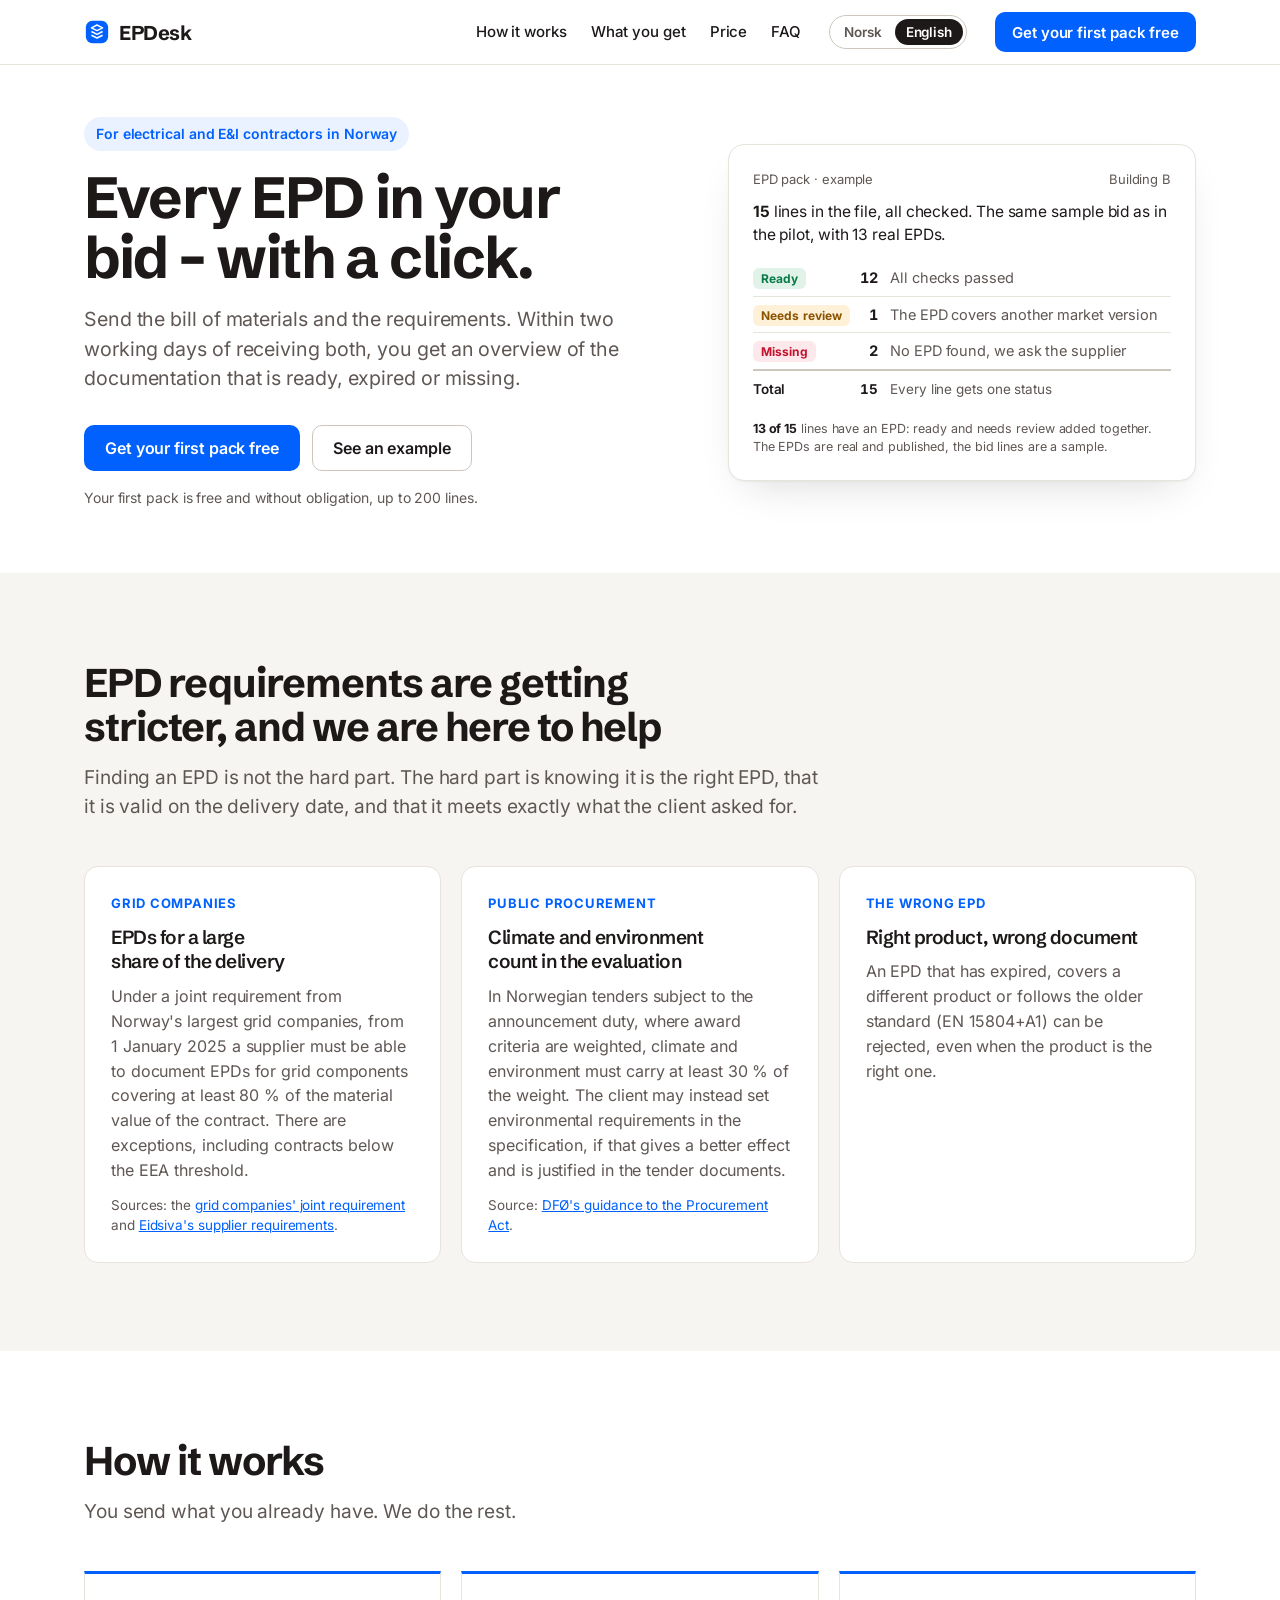
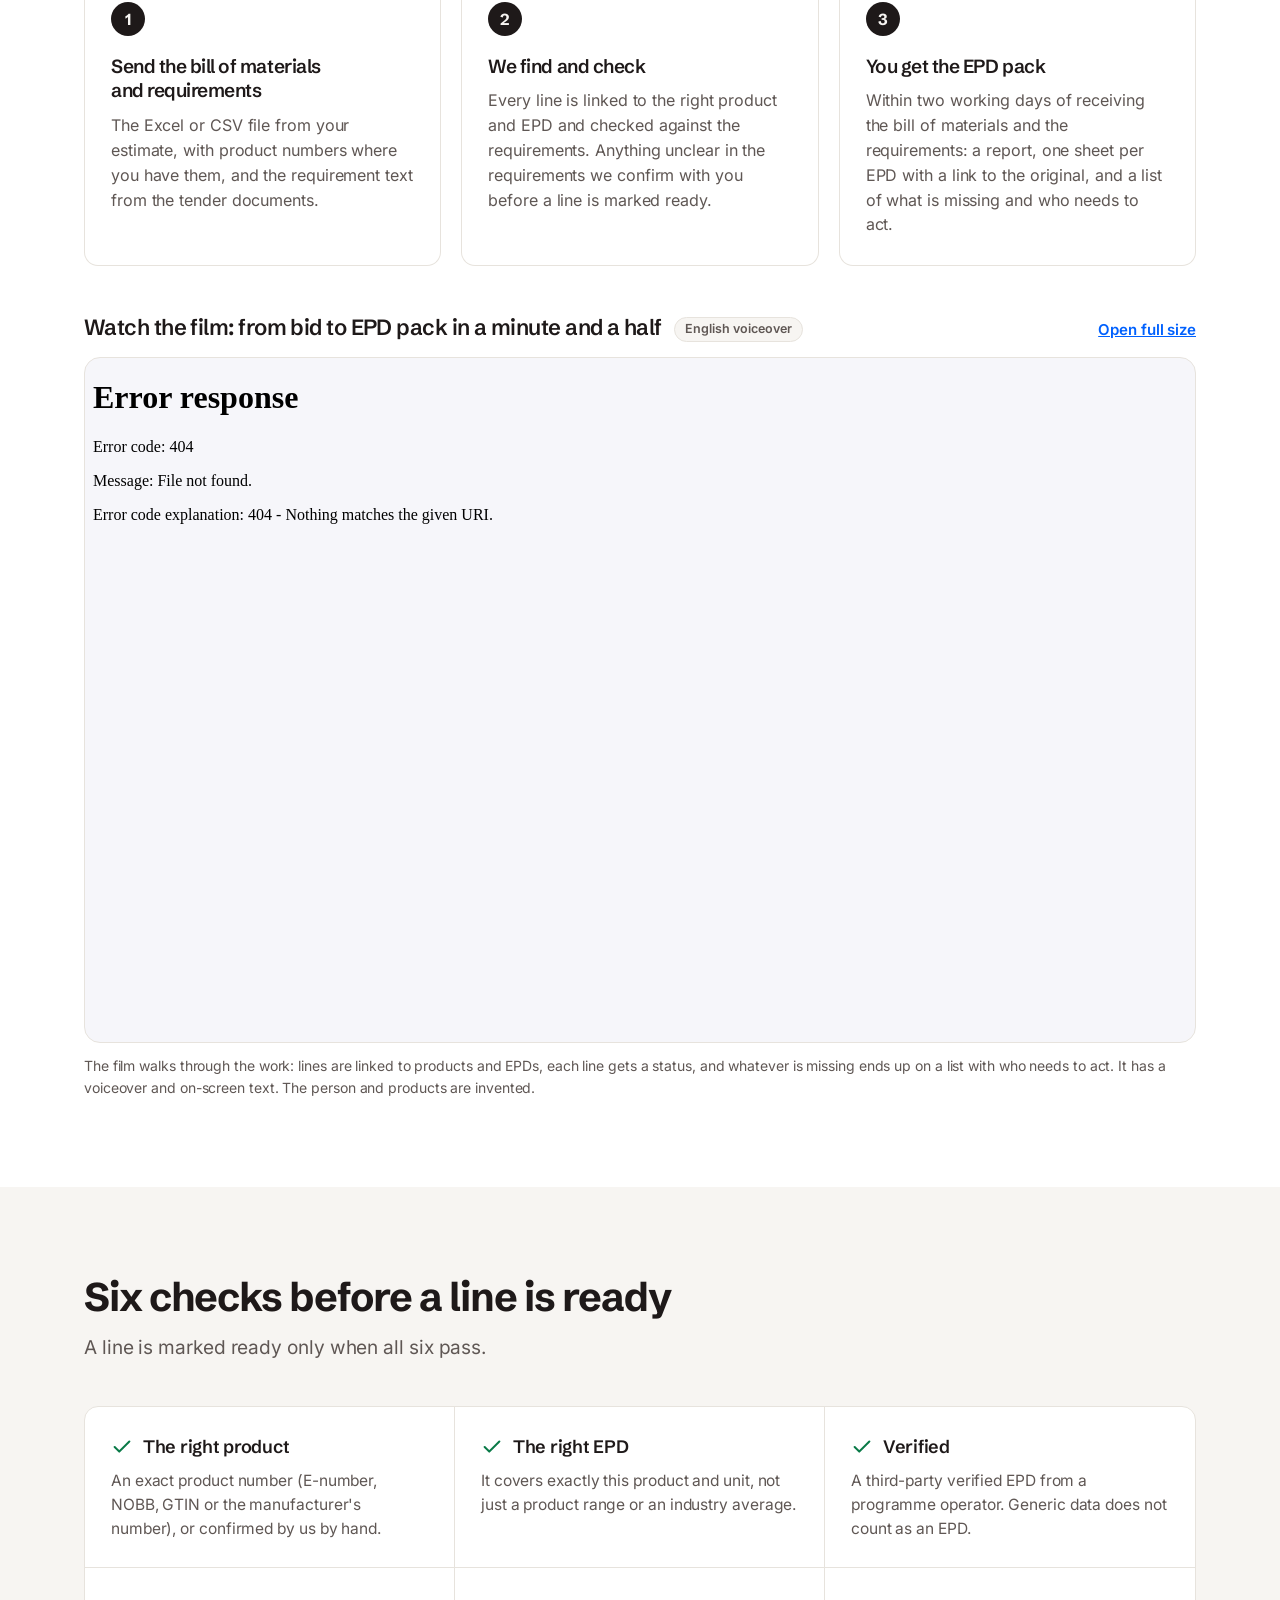
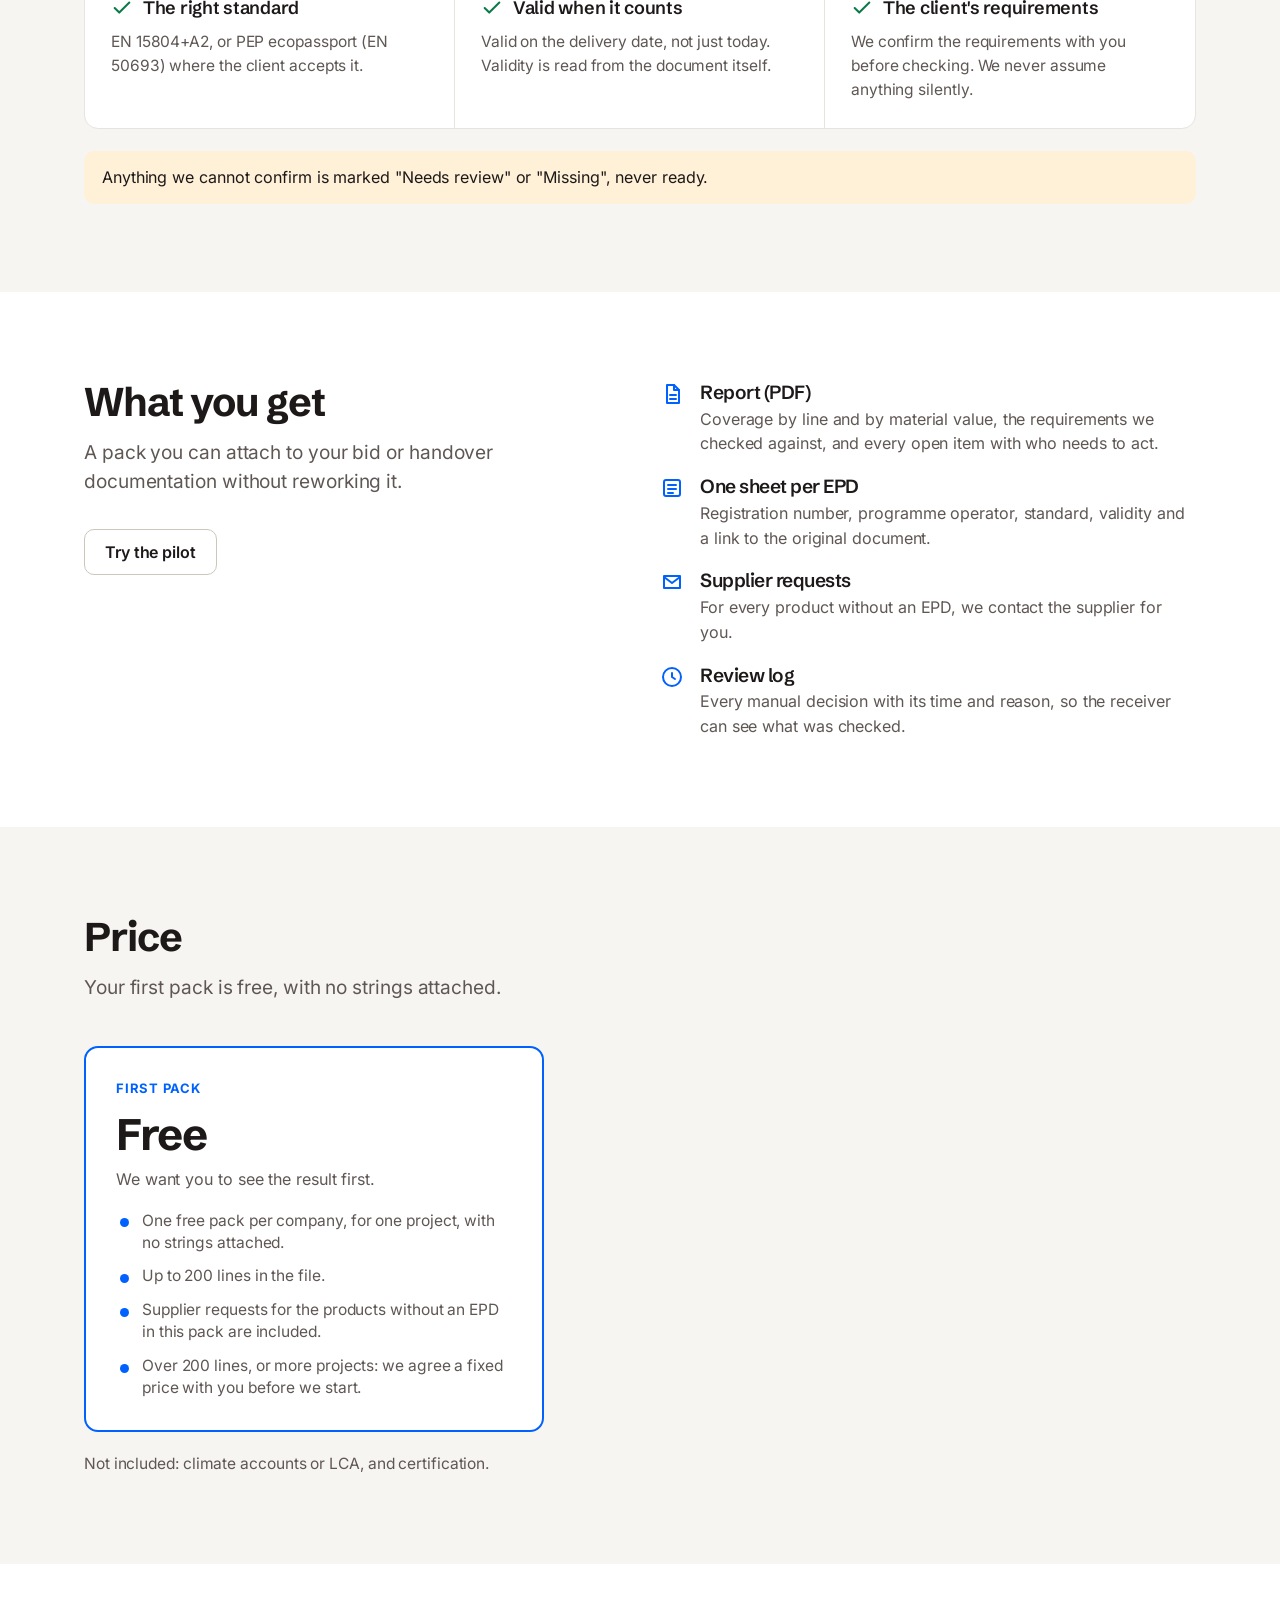
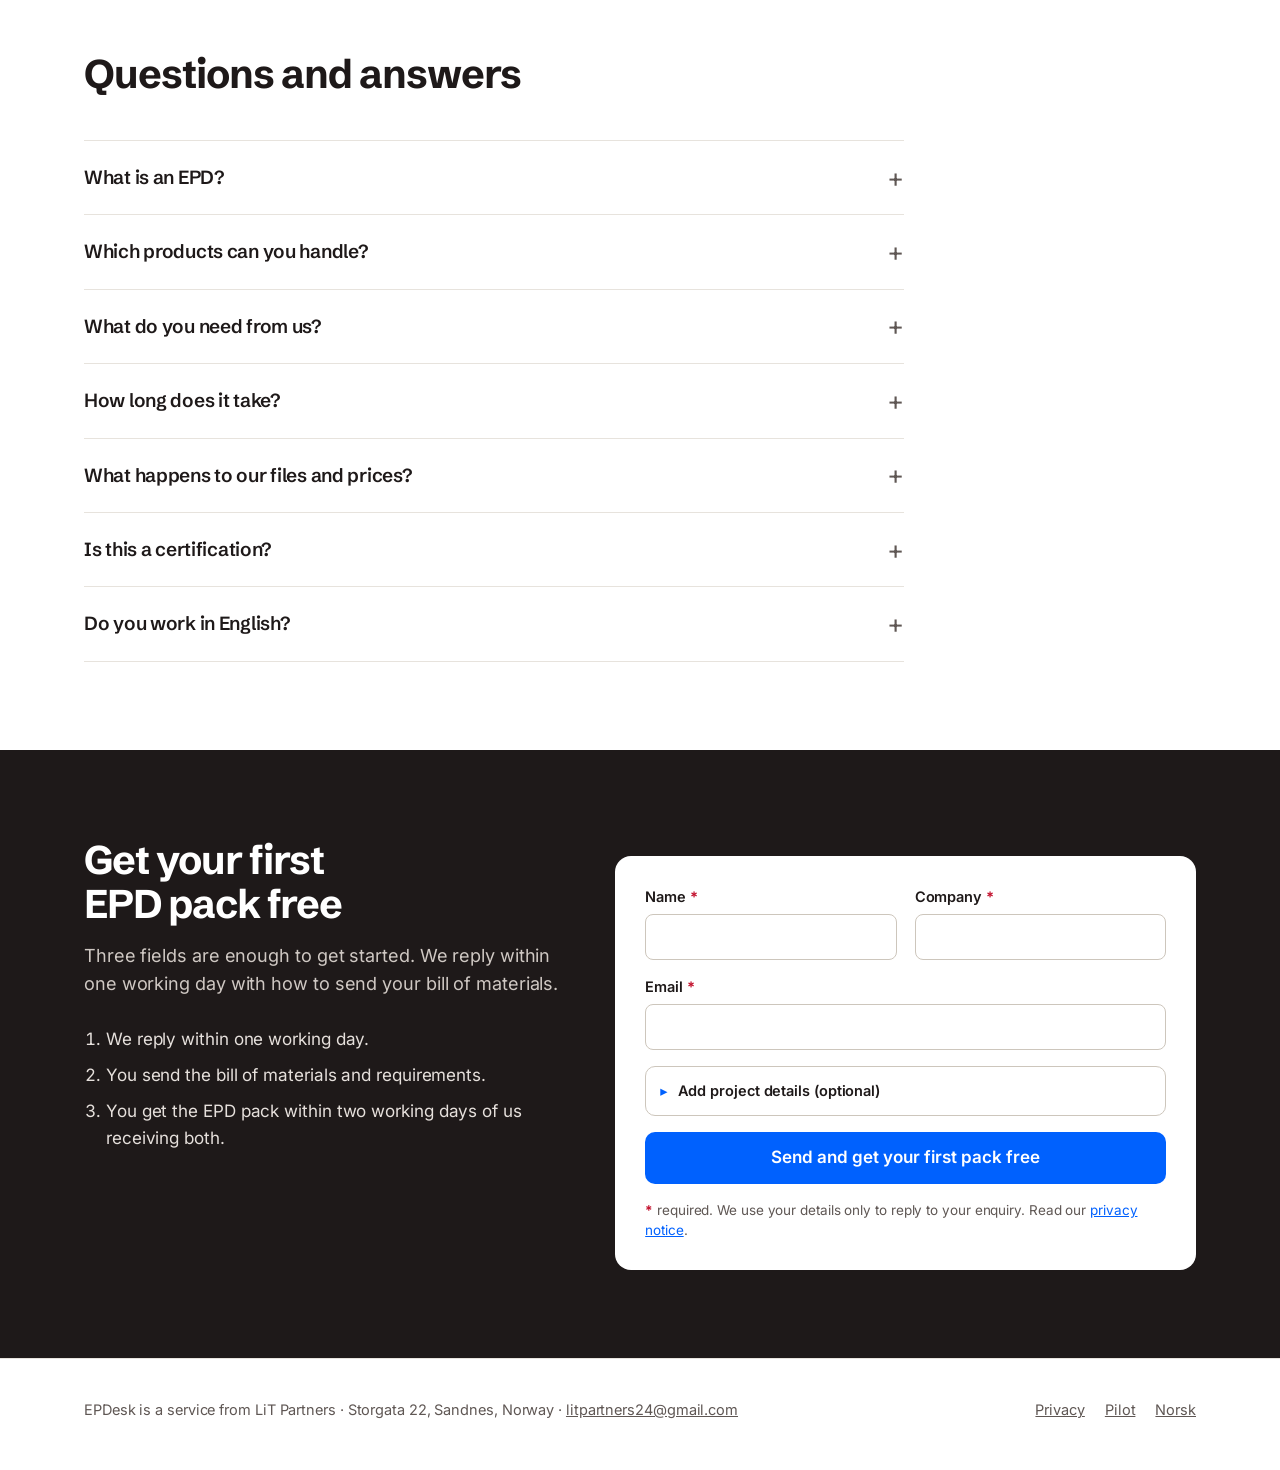
==== en/index.html @ ed658f33 "EPDesk website: landing pages and the customer pilot Built by golive.sh in epdesk-site. Norwegian at" ====
<!doctype html>
<html lang="en">
<head>
<meta charset="utf-8">
<meta name="viewport" content="width=device-width,initial-scale=1">
<title>EPDesk | EPD documentation for your bid, checked against the client's requirements</title>
<meta name="description" content="Send the bill of materials and the requirements. Within two working days of receiving both, you get an overview of the EPD documentation that is ready, expired or missing. Your first pack is free.">
<link rel="canonical" href="https://epdesk.github.io/en/">
<link rel="alternate" hreflang="nb" href="https://epdesk.github.io/">
<link rel="alternate" hreflang="en" href="https://epdesk.github.io/en/">
<link rel="alternate" hreflang="x-default" href="https://epdesk.github.io/">
<meta property="og:type" content="website">
<meta property="og:locale" content="en_GB">
<meta property="og:title" content="Every EPD in your bid – with a click | EPDesk">
<meta property="og:description" content="Send the bill of materials and the requirements. An overview within two working days. Your first pack is free.">
<meta property="og:url" content="https://epdesk.github.io/en/">
<link rel="icon" href="data:image/svg+xml,%3Csvg xmlns='http://www.w3.org/2000/svg' viewBox='0 0 28 28'%3E%3Crect x='2' y='2' width='24' height='24' rx='7' fill='%230061FE'/%3E%3Cpath d='M8 17.5l6 3 6-3M8 13.5l6 3 6-3M8 9.5l6-3 6 3-6 3z' stroke='%23fff' stroke-width='1.6' fill='none' stroke-linejoin='round'/%3E%3C/svg%3E">
<link rel="preload" href="../fonts/inter-latin-wght-normal.woff2" as="font" type="font/woff2" crossorigin>
<link rel="stylesheet" href="../fonts/fonts.css">
<link rel="stylesheet" href="../site.css">
</head>
<body>

<header class="top">
  <div class="wrap">
    <a class="logo" href="#" aria-label="EPDesk, back to top">
      <svg viewBox="0 0 28 28" fill="none" aria-hidden="true"><rect x="2" y="2" width="24" height="24" rx="7" fill="currentColor"/><path d="M8 17.5l6 3 6-3M8 13.5l6 3 6-3M8 9.5l6-3 6 3-6 3z" stroke="#fff" stroke-width="1.6" stroke-linejoin="round"/></svg>
      EPDesk
    </a>
    <nav class="main" aria-label="Main menu">
      <a href="#how">How it works</a>
      <a href="#pack">What you get</a>
      <a href="#price">Price</a>
      <a href="#faq">FAQ</a>
    </nav>
    <nav class="lang" aria-label="Språk / Language"><a href="../" lang="nb" hreflang="nb"><span class="l">Norsk</span><span class="s">NO</span></a><a href="./" lang="en" hreflang="en" aria-current="page"><span class="l">English</span><span class="s">EN</span></a></nav>
    <a class="btn primary sm" href="#get-started"><span class="l">Get your first pack free</span><span class="s">Try it free</span></a>
  </div>
</header>

<main>
<div class="hero">
  <div class="wrap">
    <div>
      <span class="eyebrow">For electrical and E&amp;I contractors in Norway</span>
      <h1>Every EPD in your bid – with a click.</h1>
      <p class="lead">Send the bill of materials and the requirements. Within two working days of receiving both, you get an overview of the documentation that is ready, expired or missing.</p>
      <div class="ctas">
        <a class="btn primary" href="#get-started">Get your first pack free</a>
        <a class="btn ghost" href="../pilot/">See an example</a>
      </div>
      <p class="fine">Your first pack is free and without obligation, up to 200 lines.</p>
    </div>
    <div class="card pack" aria-label="Example result">
      <div class="cap"><span>EPD pack · example</span><span>Building B</span></div>
      <p class="scope"><b>15</b> lines in the file, all checked. The same sample bid as in the pilot, with 13 real EPDs.</p>
      <table class="tally">
        <caption class="vh">Status per product line in the example</caption>
        <tbody>
          <tr><th scope="row"><span class="chip ok">Ready</span></th><td class="n">12</td><td>All checks passed</td></tr>
          <tr><th scope="row"><span class="chip warn">Needs review</span></th><td class="n">1</td><td>The EPD covers another market version</td></tr>
          <tr><th scope="row"><span class="chip bad">Missing</span></th><td class="n">2</td><td>No EPD found, we ask the supplier</td></tr>
        </tbody>
        <tfoot><tr><th scope="row">Total</th><td class="n">15</td><td>Every line gets one status</td></tr></tfoot>
      </table>
      <p class="src"><b>13 of 15</b> lines have an EPD: ready and needs review added together. The EPDs are real and published, the bid lines are a sample.</p>
    </div>
  </div>
</div>

<section class="alt" id="why">
  <div class="wrap">
    <div class="head">
      <h2>EPD requirements are getting stricter, and we are here to help</h2>
      <p>Finding an EPD is not the hard part. The hard part is knowing it is the right EPD, that it is valid on the delivery date, and that it meets exactly what the client asked for.</p>
    </div>
    <div class="grid3">
      <div class="tile"><div class="k">Grid companies</div><h3>EPDs for a large share of the delivery</h3><p>Under a joint requirement from Norway's largest grid companies, from 1 January 2025 a supplier must be able to document EPDs for grid components covering at least 80&nbsp;% of the material value of the contract. There are exceptions, including contracts below the EEA threshold.</p><p class="ref">Sources: the <a href="https://cdn.prod.website-files.com/5d9c723257629dd37e842f2e/6492e8addd2005e1dc7a3fca_Avtale%20om%20krav%20til%20EPD%20for%20nettkomponenter.pdf" rel="nofollow">grid companies' joint requirement</a> and <a href="https://www.eidsiva.no/siteassets/filer-og-pdf/ansvarlighet/20260310-klima-og-miljokrav-til-leverandorer-eidsiva.pdf" rel="nofollow">Eidsiva's supplier requirements</a>.</p></div>
      <div class="tile"><div class="k">Public procurement</div><h3>Climate and environment count in the evaluation</h3><p>In Norwegian tenders subject to the announcement duty, where award criteria are weighted, climate and environment must carry at least 30&nbsp;% of the weight. The client may instead set environmental requirements in the specification, if that gives a better effect and is justified in the tender documents.</p><p class="ref">Source: <a href="https://www.anskaffelser.no/veileder-til-anskaffelsesloven/6-klima-og-miljohensyn" rel="nofollow">DFØ's guidance to the Procurement Act</a>.</p></div>
      <div class="tile"><div class="k">The wrong EPD</div><h3>Right product, wrong document</h3><p>An EPD that has expired, covers a different product or follows the older standard (EN&nbsp;15804+A1) can be rejected, even when the product is the right one.</p></div>
    </div>
  </div>
</section>

<section id="how">
  <div class="wrap">
    <div class="head"><h2>How it works</h2><p>You send what you already have. We do the rest.</p></div>
    <ol class="steps">
      <li><h3>Send the bill of materials and requirements</h3><p>The Excel or CSV file from your estimate, with product numbers where you have them, and the requirement text from the tender documents.</p></li>
      <li><h3>We find and check</h3><p>Every line is linked to the right product and EPD and checked against the requirements. Anything unclear in the requirements we confirm with you before a line is marked ready.</p></li>
      <li><h3>You get the EPD pack</h3><p>Within two working days of receiving the bill of materials and the requirements: a report, one sheet per EPD with a link to the original, and a list of what is missing and who needs to act.</p></li>
    </ol>
    <div class="filmwrap">
      <div class="filmhead"><h3>Watch the film: from bid to EPD pack in a minute and a half <span class="tag">English voiceover</span></h3><a href="../film/">Open full size</a></div>
      <iframe class="film" src="../film/?embed=1" title="EPDesk demo film (voiceover)" loading="lazy"></iframe>
      <p class="filmnote">The film walks through the work: lines are linked to products and EPDs, each line gets a status, and whatever is missing ends up on a list with who needs to act. It has a voiceover and on-screen text. The person and products are invented.</p>
    </div>
  </div>
</section>

<section class="alt" id="checks">
  <div class="wrap">
    <div class="head"><h2>Six checks before a line is ready</h2><p>A line is marked ready only when all six pass.</p></div>
    <div class="checks">
      <div><b><svg viewBox="0 0 24 24" fill="none" stroke="currentColor" stroke-width="2.2" stroke-linecap="round" stroke-linejoin="round" aria-hidden="true"><path d="M20 6 9 17l-5-5"/></svg>The right product</b><p>An exact product number (E-number, NOBB, GTIN or the manufacturer's number), or confirmed by us by hand.</p></div>
      <div><b><svg viewBox="0 0 24 24" fill="none" stroke="currentColor" stroke-width="2.2" stroke-linecap="round" stroke-linejoin="round" aria-hidden="true"><path d="M20 6 9 17l-5-5"/></svg>The right EPD</b><p>It covers exactly this product and unit, not just a product range or an industry average.</p></div>
      <div><b><svg viewBox="0 0 24 24" fill="none" stroke="currentColor" stroke-width="2.2" stroke-linecap="round" stroke-linejoin="round" aria-hidden="true"><path d="M20 6 9 17l-5-5"/></svg>Verified</b><p>A third-party verified EPD from a programme operator. Generic data does not count as an EPD.</p></div>
      <div><b><svg viewBox="0 0 24 24" fill="none" stroke="currentColor" stroke-width="2.2" stroke-linecap="round" stroke-linejoin="round" aria-hidden="true"><path d="M20 6 9 17l-5-5"/></svg>The right standard</b><p>EN 15804+A2, or PEP ecopassport (EN 50693) where the client accepts it.</p></div>
      <div><b><svg viewBox="0 0 24 24" fill="none" stroke="currentColor" stroke-width="2.2" stroke-linecap="round" stroke-linejoin="round" aria-hidden="true"><path d="M20 6 9 17l-5-5"/></svg>Valid when it counts</b><p>Valid on the delivery date, not just today. Validity is read from the document itself.</p></div>
      <div><b><svg viewBox="0 0 24 24" fill="none" stroke="currentColor" stroke-width="2.2" stroke-linecap="round" stroke-linejoin="round" aria-hidden="true"><path d="M20 6 9 17l-5-5"/></svg>The client's requirements</b><p>We confirm the requirements with you before checking. We never assume anything silently.</p></div>
    </div>
    <p class="note">Anything we cannot confirm is marked "Needs review" or "Missing", never ready.</p>
  </div>
</section>

<section id="pack">
  <div class="wrap contents">
    <div class="head" style="margin:0"><h2>What you get</h2><p>A pack you can attach to your bid or handover documentation without reworking it.</p><div class="ctas"><a class="btn ghost" href="../pilot/">Try the pilot</a></div></div>
    <ul>
      <li><svg viewBox="0 0 24 24" fill="none" stroke="currentColor" stroke-width="2" stroke-linecap="round" stroke-linejoin="round" aria-hidden="true"><path d="M7 3h7l5 5v13H7z"/><path d="M14 3v5h5M10 13h6M10 17h6"/></svg><div><h3>Report (PDF)</h3><p>Coverage by line and by material value, the requirements we checked against, and every open item with who needs to act.</p></div></li>
      <li><svg viewBox="0 0 24 24" fill="none" stroke="currentColor" stroke-width="2" stroke-linecap="round" stroke-linejoin="round" aria-hidden="true"><rect x="4" y="4" width="16" height="16" rx="2"/><path d="M8 9h8M8 13h8M8 17h5"/></svg><div><h3>One sheet per EPD</h3><p>Registration number, programme operator, standard, validity and a link to the original document.</p></div></li>
      <li><svg viewBox="0 0 24 24" fill="none" stroke="currentColor" stroke-width="2" stroke-linecap="round" stroke-linejoin="round" aria-hidden="true"><path d="M4 6h16v12H4z"/><path d="m4 7 8 6 8-6"/></svg><div><h3>Supplier requests</h3><p>For every product without an EPD, we contact the supplier for you.</p></div></li>
      <li><svg viewBox="0 0 24 24" fill="none" stroke="currentColor" stroke-width="2" stroke-linecap="round" stroke-linejoin="round" aria-hidden="true"><path d="M12 8v4l3 2"/><circle cx="12" cy="12" r="9"/></svg><div><h3>Review log</h3><p>Every manual decision with its time and reason, so the receiver can see what was checked.</p></div></li>
    </ul>
  </div>
</section>

<section class="alt" id="price">
  <div class="wrap">
    <div class="head"><h2>Price</h2><p>Your first pack is free, with no strings attached.</p></div>
    <div class="price">
      <div class="tile hl"><div class="k">First pack</div><div class="amt">Free</div><p>We want you to see the result first.</p>
        <ul class="incl">
          <li>One free pack per company, for one project, with no strings attached.</li>
          <li>Up to 200 lines in the file.</li>
          <li>Supplier requests for the products without an EPD in this pack are included.</li>
          <li>Over 200 lines, or more projects: we agree a fixed price with you before we start.</li>
        </ul></div>
    </div>
    <p class="excl">Not included: climate accounts or LCA, and certification.</p>
  </div>
</section>

<section id="faq">
  <div class="wrap">
    <div class="head"><h2>Questions and answers</h2></div>
    <div class="faq">
      <details><summary>What is an EPD?</summary><p>An Environmental Product Declaration is a third-party verified document describing a product's environmental impact over its life cycle, including greenhouse gas emissions. For construction products, EPDs follow the EN 15804 standard. For electrical and electronic products, PEP ecopassport (EN 50693) is also used.</p></details>
      <details><summary>Which products can you handle?</summary><p>Electrical and E&amp;I products: cables, cable management, switchboards and enclosures, protective devices, lighting and similar. If we cannot find a valid EPD, the line is marked missing, and we contact the supplier for you.</p></details>
      <details><summary>What do you need from us?</summary><p>The bill of materials from your estimate (Excel or CSV, with product numbers where you have them), the client's EPD requirements (for example the requirement text from the tender documents), and the delivery date if you have it. With unit prices, we can also show coverage by material value.</p></details>
      <details><summary>How long does it take?</summary><p>Two working days from when we have the bill of materials and the requirements. If it is urgent, say so in the form.</p></details>
      <details><summary>What happens to our files and prices?</summary><p>We use your files only to prepare your pack, never share them, and delete them no later than 90 days after delivery unless you ask us to keep them. Prices are not shown in the report.</p></details>
      <details><summary>Is this a certification?</summary><p>No. We check the EPD documentation against the requirements the client has set. We do not confirm that the project complies with laws or regulations.</p></details>
      <details><summary>Do you work in English?</summary><p>Yes. We can reply and prepare the pack in English or Norwegian.</p></details>
    </div>
  </div>
</section>

<section class="contact" id="get-started">
  <div class="wrap">
    <div class="intro">
      <h2>Get your first EPD pack free</h2>
      <p>Three fields are enough to get started. We reply within one working day with how to send your bill of materials.</p>
      <ol>
        <li>We reply within one working day.</li>
        <li>You send the bill of materials and requirements.</li>
        <li>You get the EPD pack within two working days of us receiving both.</li>
      </ol>
    </div>
    <form class="lead" id="lead" action="https://formsubmit.co/ajax/litpartners24@gmail.com" method="POST" novalidate>
      <label><span>Name <abbr title="Required">*</abbr></span><input name="navn" autocomplete="name" required></label>
      <label><span>Company <abbr title="Required">*</abbr></span><input name="firma" autocomplete="organization" required></label>
      <label class="full"><span>Email <abbr title="Required">*</abbr></span><input name="email" type="email" autocomplete="email" required></label>
      <details class="full more">
        <summary>Add project details (optional)</summary>
        <div class="moregrid">
          <label><span>Phone</span><input name="telefon" type="tel" autocomplete="tel"></label>
          <label><span>Deadline</span><input name="frist" type="date"></label>
          <label><span>Who is the client?</span>
            <select name="kunde">
              <option value="">Choose</option>
              <option value="Nettselskap">Grid company</option>
              <option value="Offentlig byggherre">Public client</option>
              <option value="Industri">Industry</option>
              <option value="Hovedentreprenør">Main contractor</option>
              <option value="Annet">Other</option>
            </select>
          </label>
          <label><span>When are the EPDs needed?</span>
            <select name="fase">
              <option value="">Choose</option>
              <option value="I tilbudet">In the bid</option>
              <option value="Ved overlevering (FDV)">At handover (FDV)</option>
              <option value="Begge">Both</option>
              <option value="Vet ikke">Not sure</option>
            </select>
          </label>
          <label><span>Roughly how many lines?</span>
            <select name="linjer">
              <option value="">Choose</option>
              <option value="Under 50">Under 50</option>
              <option value="50-200">50-200</option>
              <option value="Over 200">Over 200</option>
            </select>
          </label>
          <label class="full"><span>Anything we should know?</span><textarea name="melding" placeholder="For example, which EPD requirements the client has set"></textarea></label>
        </div>
      </details>
      <div class="hp" aria-hidden="true"><label><span>Leave this field empty</span><input name="_honey" tabindex="-1" autocomplete="off"></label></div>
      <input type="hidden" name="_subject" value="Ny henvendelse fra EPDesk-siden (engelsk)">
      <input type="hidden" name="_template" value="table">
      <input type="hidden" name="kilde" id="kilde">
      <input type="hidden" name="språk" value="engelsk">
      <div class="full"><button class="btn primary" type="submit">Send and get your first pack free</button></div>
      <p class="full priv"><abbr title="Required">*</abbr> required. We use your details only to reply to your enquiry. Read our <a href="privacy.html">privacy notice</a>.</p>
      <div class="full status" id="status" role="status" aria-live="polite" hidden></div>
    </form>
  </div>
</section>
</main>

<footer>
  <div class="wrap">
    <p>EPDesk is a service from LiT Partners · Storgata 22, Sandnes, Norway · <a href="mailto:litpartners24@gmail.com">litpartners24@gmail.com</a></p>
    <nav aria-label="Footer"><a href="privacy.html">Privacy</a><a href="../pilot/">Pilot</a><a href="../" lang="nb">Norsk</a></nav>
  </div>
</footer>

<script>
(function () {
  var form = document.getElementById('lead');
  var status = document.getElementById('status');
  var EMAIL = 'litpartners24@gmail.com';
  // Where the visitor came from: read from the link only. Nothing is stored in the browser, so no consent is needed.
  var q = new URLSearchParams(location.search), parts = [];
  ['utm_source', 'utm_medium', 'utm_campaign', 'utm_term', 'utm_content', 'gclid', 'li_fat_id'].forEach(function (k) { if (q.get(k)) parts.push(k + '=' + q.get(k)); });
  if (document.referrer && document.referrer.indexOf(location.host) < 0) parts.push('referrer=' + document.referrer);
  document.getElementById('kilde').value = parts.join(' | ') || 'direct';

  function show(kind, html) { status.className = 'full status ' + kind; status.innerHTML = html; status.hidden = false; }

  form.addEventListener('submit', function (ev) {
    ev.preventDefault();
    var bad = [].slice.call(form.querySelectorAll('[required]')).filter(function (el) { return !el.value.trim() || (el.type === 'email' && !/^[^@\s]+@[^@\s]+\.[^@\s]+$/.test(el.value.trim())); });
    if (bad.length) { show('err', 'Please fill in your name, company and a valid email address.'); bad[0].focus(); return; }
    var endpoint = form.getAttribute('action');
    if (!/^https:\/\//.test(endpoint)) { show('info', 'Preview: the form is not connected yet, so nothing was sent.'); return; }
    var btn = form.querySelector('button[type=submit]'); btn.disabled = true; btn.textContent = 'Sending …';
    fetch(endpoint, { method: 'POST', body: new FormData(form), headers: { Accept: 'application/json' } })
      .then(function (r) {
        // the form service answers 200 with an error inside when it is not activated yet, so read the answer too
        return r.json().catch(function () { return {}; }).then(function (j) {
          if (!r.ok || j.success === false || j.success === 'false' || j.ok === false) throw new Error(j.message || r.status);
          form.reset(); show('ok', '<b>Thank you!</b> We have received your enquiry and will reply within one working day.');
        });
      })
      .catch(function () { show('err', 'Something went wrong and your enquiry was not sent. Please try again, or email us at <a href="mailto:' + EMAIL + '">' + EMAIL + '</a>.'); })
      .then(function () { btn.disabled = false; btn.textContent = 'Send and get your first pack free'; });
  });
})();
</script>
</body>
</html>
---- fonts/fonts.css ----
/* Self-hosted fonts (SIL Open Font License 1.1, see the LICENSE files). Latin subset only. */
@font-face{font-family:'Inter Variable';font-style:normal;font-display:swap;font-weight:100 900;src:url(inter-latin-wght-normal.woff2) format('woff2-variations');unicode-range:U+0000-00FF,U+0131,U+0152-0153,U+02BB-02BC,U+02C6,U+02DA,U+02DC,U+0304,U+0308,U+0329,U+2000-206F,U+20AC,U+2122,U+2191,U+2193,U+2212,U+2215,U+FEFF,U+FFFD}
@font-face{font-family:'Schibsted Grotesk';font-style:normal;font-display:swap;font-weight:600;src:url(schibsted-grotesk-latin-600-normal.woff2) format('woff2');unicode-range:U+0000-00FF,U+0131,U+0152-0153,U+02BB-02BC,U+02C6,U+02DA,U+02DC,U+0304,U+0308,U+0329,U+2000-206F,U+20AC,U+2122,U+2191,U+2193,U+2212,U+2215,U+FEFF,U+FFFD}
@font-face{font-family:'Schibsted Grotesk';font-style:normal;font-display:swap;font-weight:700;src:url(schibsted-grotesk-latin-700-normal.woff2) format('woff2');unicode-range:U+0000-00FF,U+0131,U+0152-0153,U+02BB-02BC,U+02C6,U+02DA,U+02DC,U+0304,U+0308,U+0329,U+2000-206F,U+20AC,U+2122,U+2191,U+2193,U+2212,U+2215,U+FEFF,U+FFFD}
---- site.css ----
/* EPDesk landing page styles, shared by the Norwegian and English pages. */
:root{
  --bg:#FFFFFF; --canvas:#F7F5F2; --line:#E7E3DD; --line-strong:#CDC6BC;
  --fg:#1E1919; --muted:#5F5754; --accent:#0061FE; --accent-hover:#0050D6; --accent-soft:#EBF2FF;
  --ok:#0A7A48; --ok-soft:#E1F3E9; --warn:#8A5300; --warn-soft:#FFF1D8; --bad:#C3122E; --bad-soft:#FDE8EB; --exp:#7A2EA4; --exp-soft:#F3E9FA;
  --ink:#1E1919; --ink-fg:#F7F5F2;
  --f-head:"Schibsted Grotesk","Inter Variable","Inter",system-ui,-apple-system,"Segoe UI",sans-serif;
  --f-ui:"Inter Variable","Inter",system-ui,-apple-system,"Segoe UI",Roboto,sans-serif;
  --r:10px; color-scheme:light;
}
*{box-sizing:border-box}
html{scroll-behavior:smooth;scroll-padding-top:76px}
@media (prefers-reduced-motion:reduce){html{scroll-behavior:auto}}
body{margin:0;background:var(--bg);color:var(--fg);font-family:var(--f-ui);font-size:17px;line-height:1.55;-webkit-font-smoothing:antialiased;letter-spacing:-.005em}
h1,h2,h3{font-family:var(--f-head);margin:0;letter-spacing:-.025em;text-wrap:balance}
h1{font-size:clamp(36px,5.2vw,58px);line-height:1.04;font-weight:700}
h2{font-size:clamp(28px,3.4vw,40px);line-height:1.1;font-weight:700}
h3{font-size:19px;line-height:1.3;font-weight:600}
p{margin:0}
a{color:var(--accent)}
a:hover{color:var(--accent-hover)}
:focus-visible{outline:3px solid var(--accent);outline-offset:2px;border-radius:4px}
.wrap{max-width:1160px;margin:0 auto;padding:0 24px}
.todo{background:#FFE58A;color:#5A4500;border-radius:3px;padding:0 4px;font-weight:600}

/* header */
header.top{position:sticky;top:0;z-index:20;background:rgba(255,255,255,.94);backdrop-filter:saturate(1.4) blur(8px);border-bottom:1px solid var(--line)}
header.top .wrap{display:flex;align-items:center;gap:28px;height:64px}
.logo{display:flex;align-items:center;gap:9px;font-family:var(--f-head);font-weight:700;font-size:20px;letter-spacing:-.02em;color:var(--fg);text-decoration:none}
.logo svg{width:26px;height:26px;color:var(--accent)}
nav.main{display:flex;gap:24px;margin-left:auto}
nav.main a{color:var(--fg);text-decoration:none;font-size:15px;font-weight:500}
nav.main a:hover{color:var(--accent)}
.btn{display:inline-flex;align-items:center;justify-content:center;gap:8px;min-height:46px;padding:0 20px;border-radius:var(--r);border:1px solid transparent;font:600 16px/1 var(--f-ui);text-decoration:none;cursor:pointer;white-space:nowrap}
.btn.primary{background:var(--accent);color:#fff}
.btn.primary:hover{background:var(--accent-hover);color:#fff}
.btn.ghost{background:#fff;color:var(--fg);border-color:var(--line-strong)}
.btn.ghost:hover{border-color:var(--fg);color:var(--fg)}
.btn.sm{min-height:40px;padding:0 16px;font-size:15px}
@media (max-width:860px){nav.main{display:none} header.top .btn{margin-left:auto}}

/* hero */
.hero{padding:52px 0 64px}
.hero .wrap{display:grid;grid-template-columns:1.12fr .88fr;gap:48px;align-items:center}
.eyebrow{display:inline-block;font-size:14px;font-weight:600;color:var(--accent);background:var(--accent-soft);padding:6px 12px;border-radius:999px;margin-bottom:16px}
.lead{font-size:19.5px;line-height:1.5;color:var(--muted);margin-top:18px;max-width:36em}
.ctas{display:flex;flex-wrap:wrap;gap:12px;margin-top:32px}
.fine{font-size:14px;color:var(--muted);margin-top:16px}
.card{background:#fff;border:1px solid var(--line);border-radius:16px;box-shadow:0 1px 2px rgba(30,25,25,.04),0 18px 40px -18px rgba(30,25,25,.18)}
.pack{padding:24px}
.pack .cap{font-size:13px;color:var(--muted);display:flex;justify-content:space-between;gap:12px}
.pack .scope{font-size:15.5px;line-height:1.45;margin-top:12px}
.pack .scope b{color:var(--fg);font-weight:700}
table.tally{width:100%;border-collapse:collapse;margin-top:14px;font-size:14.5px;line-height:1.35}
table.tally th,table.tally td{text-align:left;font-weight:400;padding:8px 0;vertical-align:top;color:var(--muted)}
table.tally th{width:1%;white-space:nowrap;padding-right:10px}
table.tally td.n{width:1%;text-align:right;padding-right:12px;font-weight:700;color:var(--fg);font-variant-numeric:tabular-nums}
table.tally tbody tr+tr>*{border-top:1px solid var(--line)}
table.tally tfoot>tr>*{border-top:2px solid var(--line-strong);font-size:13.5px;padding-top:9px}
table.tally tfoot th{font-weight:600;color:var(--fg)}
.vh{position:absolute;width:1px;height:1px;padding:0;margin:-1px;overflow:hidden;clip:rect(0,0,0,0);white-space:nowrap;border:0}
.chip{flex:none;font-size:12px;font-weight:700;letter-spacing:.01em;padding:3px 8px;border-radius:6px;margin-top:1px}
.chip.exp{background:var(--exp-soft);color:var(--exp)} .chip.bad{background:var(--bad-soft);color:var(--bad)} .chip.warn{background:var(--warn-soft);color:var(--warn)} .chip.ok{background:var(--ok-soft);color:var(--ok)}
.pack .src{font-size:12.5px;color:var(--muted);margin-top:14px;line-height:1.45}
.pack .src b{color:var(--fg)}
@media (max-width:920px){.hero{padding:30px 0 44px}.hero .wrap{grid-template-columns:1fr;gap:26px}}

/* sections */
section{padding:88px 0}
section.alt{background:var(--canvas)}
.head{max-width:44em;margin-bottom:44px}
.head p{color:var(--muted);font-size:19px;margin-top:14px}
.grid3{display:grid;grid-template-columns:repeat(3,1fr);gap:20px}
.grid2{display:grid;grid-template-columns:repeat(2,1fr);gap:20px}
@media (max-width:860px){.grid3,.grid2{grid-template-columns:1fr}section{padding:64px 0}}
.tile{background:#fff;border:1px solid var(--line);border-radius:14px;padding:26px}
.tile p{color:var(--muted);margin-top:10px;font-size:16px}
.tile .ref{font-size:13.5px;color:var(--muted);margin-top:12px}
.tile .ref a{color:var(--accent)}
.tile .k{font-size:13px;font-weight:700;color:var(--accent);text-transform:uppercase;letter-spacing:.06em;margin-bottom:12px}
.steps{counter-reset:s;display:grid;grid-template-columns:repeat(3,1fr);gap:20px}
.steps li{list-style:none;position:relative;padding:28px 26px;border-top:3px solid var(--accent);background:#fff;border-radius:0 0 14px 14px;border-left:1px solid var(--line);border-right:1px solid var(--line);border-bottom:1px solid var(--line)}
.steps li::before{counter-increment:s;content:counter(s);display:grid;place-items:center;width:34px;height:34px;border-radius:50%;background:var(--ink);color:var(--ink-fg);font:700 16px/1 var(--f-head);margin-bottom:18px}
.steps li p{color:var(--muted);margin-top:10px;font-size:16px}
.steps{padding:0;margin:0}
@media (max-width:860px){.steps{grid-template-columns:1fr}}
.checks{display:grid;grid-template-columns:repeat(3,1fr);gap:0;border:1px solid var(--line);border-radius:14px;background:#fff;overflow:hidden}
.checks div{padding:26px;border-right:1px solid var(--line);border-bottom:1px solid var(--line)}
.checks div:nth-child(3n){border-right:0}
.checks div:nth-last-child(-n+3){border-bottom:0}
.checks b{display:flex;align-items:center;gap:10px;font-family:var(--f-head);font-size:18px;font-weight:600;letter-spacing:-.015em}
.checks b svg{flex:none;width:22px;height:22px;color:var(--ok)}
.checks p{color:var(--muted);font-size:15.5px;margin-top:8px}
.note{margin-top:22px;font-size:16px;color:var(--fg);background:var(--warn-soft);border-radius:10px;padding:14px 18px}
@media (max-width:860px){.checks{grid-template-columns:1fr}.checks div{border-right:0!important;border-bottom:1px solid var(--line)!important}.checks div:last-child{border-bottom:0!important}}
.contents{display:grid;grid-template-columns:1fr 1fr;gap:40px;align-items:start}
.contents ul{list-style:none;padding:0;margin:0;display:grid;gap:18px}
.contents li{display:grid;grid-template-columns:28px 1fr;gap:12px}
.contents li svg{width:24px;height:24px;color:var(--accent);margin-top:2px}
.contents li p{color:var(--muted);font-size:16px;margin-top:2px}
@media (max-width:860px){.contents{grid-template-columns:1fr}}
.price{display:grid;grid-template-columns:1fr 1fr;gap:20px;max-width:880px}
.price .tile{padding:30px}
.price .amt{font-family:var(--f-head);font-size:44px;font-weight:700;letter-spacing:-.03em;margin-top:10px;line-height:1.05}
.price .tile.hl{border:2px solid var(--accent)}
.price ul.incl{list-style:none;padding:0;margin:18px 0 0;display:grid;gap:11px}
.price ul.incl li{position:relative;padding-left:26px;color:var(--muted);font-size:15.5px;line-height:1.45}
.price ul.incl li::before{content:"";position:absolute;left:4px;top:.56em;width:9px;height:9px;border-radius:50%;background:var(--accent)}
@media (max-width:760px){.price{grid-template-columns:1fr}}
.excl{margin-top:20px;color:var(--muted);font-size:15.5px;max-width:52em}

/* faq */
.faq{max-width:820px;border-top:1px solid var(--line)}
.faq details{border-bottom:1px solid var(--line);padding:4px 0}
.faq summary{cursor:pointer;list-style:none;display:flex;justify-content:space-between;gap:16px;align-items:center;padding:18px 0;font-family:var(--f-head);font-size:19px;font-weight:600;letter-spacing:-.015em}
.faq summary::-webkit-details-marker{display:none}
.faq summary::after{content:"+";font:400 26px/1 var(--f-ui);color:var(--muted);transition:transform .2s}
.faq details[open] summary::after{transform:rotate(45deg)}
.faq details p{color:var(--muted);padding:0 0 20px;max-width:44em}

/* form */
.contact{background:var(--ink);color:var(--ink-fg)}
.contact .wrap{display:grid;grid-template-columns:.9fr 1.1fr;gap:56px;align-items:start}
.contact h2{color:#fff}
.contact .intro p{color:#CFC8C3;font-size:18px;margin-top:16px}
.contact ol{margin:28px 0 0;padding-left:22px;color:#E6E0DC;display:grid;gap:10px}
form.lead{background:#fff;color:var(--fg);border-radius:16px;padding:30px;display:grid;grid-template-columns:1fr 1fr;gap:16px 18px}
form.lead .full{grid-column:1/-1}
form.lead label{display:grid;gap:6px;font-size:14.5px;font-weight:600}
form.lead label small{font-weight:400;color:var(--muted)}
form.lead abbr{text-decoration:none;color:var(--bad);font-weight:700}
form.lead details.more{border:1px solid var(--line-strong);border-radius:10px}
form.lead details.more>summary{cursor:pointer;padding:13px 14px;font-size:14.5px;font-weight:600;list-style:none}
form.lead details.more>summary::-webkit-details-marker{display:none}
form.lead details.more>summary::before{content:"\25B8";color:var(--accent);display:inline-block;width:1.2em}
form.lead details.more[open]>summary::before{content:"\25BE"}
form.lead details.more>summary:focus-visible{outline:2px solid var(--accent);outline-offset:2px;border-radius:10px}
form.lead .moregrid{display:grid;grid-template-columns:1fr 1fr;gap:16px 18px;padding:2px 14px 16px}
form.lead .moregrid .full{grid-column:1/-1}
form.lead input,form.lead select,form.lead textarea{font:400 16px/1.4 var(--f-ui);color:var(--fg);background:#fff;border:1px solid var(--line-strong);border-radius:8px;padding:11px 12px;width:100%}
form.lead textarea{min-height:96px;resize:vertical}
form.lead input:focus,form.lead select:focus,form.lead textarea:focus{outline:none;border-color:var(--accent);box-shadow:0 0 0 3px var(--accent-soft)}
form.lead .btn{width:100%;min-height:52px;font-size:17px}
form.lead .priv{font-size:13.5px;color:var(--muted)}
.hp{position:absolute;left:-9999px;width:1px;height:1px;overflow:hidden}
.status{border-radius:10px;padding:14px 16px;font-size:15.5px}
.status.ok{background:var(--ok-soft);color:#05502F}
.status.err{background:var(--bad-soft);color:#7C0B1D}
.status.info{background:var(--warn-soft);color:#5A3700}
@media (max-width:920px){.contact .wrap{grid-template-columns:1fr;gap:36px}}
@media (max-width:560px){form.lead{grid-template-columns:1fr;padding:22px}form.lead .moregrid{grid-template-columns:1fr}h1{font-size:31px}.lead{font-size:17.5px;margin-top:14px}.fine{margin-top:12px}.ctas .btn{min-height:50px}}

footer{padding:40px 0 48px;font-size:14.5px;color:var(--muted);border-top:1px solid var(--line)}
footer .wrap{display:flex;flex-wrap:wrap;gap:12px 28px;justify-content:space-between}
footer nav{display:flex;gap:20px}
footer a{color:var(--muted)}

/* language switch */
.lang{display:flex;border:1px solid var(--line-strong);border-radius:999px;padding:3px;gap:2px;flex:none}
.lang a{display:block;padding:5px 11px;border-radius:999px;font-size:13.5px;font-weight:600;color:var(--muted);text-decoration:none;line-height:1.2}
.lang a:hover{color:var(--fg)}
.lang a[aria-current="page"]{background:var(--fg);color:#fff}
.lang .s{display:none}
.btn .s{display:none}
@media (max-width:860px){header.top .wrap{gap:12px}.lang{margin-left:auto}header.top .btn{margin-left:0}}
@media (max-width:520px){.lang .l,.btn .l{display:none}.lang .s,.btn .s{display:inline}.logo{font-size:18px}}
@media (max-width:380px){.wrap{padding:0 16px}header.top .wrap{gap:8px}header.top .btn.sm{padding:0 12px;font-size:14px}.lang a{padding:5px 9px}.logo{gap:7px}}
/* price: one tile */
.price{grid-template-columns:1fr;max-width:460px}
/* film under the steps */
.filmwrap{margin-top:48px}
.filmhead{display:flex;align-items:baseline;justify-content:space-between;gap:16px;flex-wrap:wrap;margin-bottom:14px}
.filmhead h3{font-size:22px}
.filmhead a{font-size:15px;font-weight:600;white-space:nowrap}
.filmhead .tag{display:inline-block;vertical-align:middle;font-family:var(--f-ui);font-size:12.5px;font-weight:600;letter-spacing:0;color:var(--muted);background:var(--canvas);border:1px solid var(--line);border-radius:999px;padding:3px 10px;margin-left:8px;white-space:nowrap}
iframe.film{display:block;width:100%;border:1px solid var(--line);border-radius:16px;background:#f6f6fa;height:calc((min(100vw,1160px) - 48px)*.5625 + 61px)}
.filmnote{font-size:14px;color:var(--muted);margin-top:12px}
@media (max-width:640px){iframe.film{height:calc((100vw - 48px)*.5625 + 58px)}}
@media (max-width:380px){iframe.film{height:calc((100vw - 32px)*.5625 + 58px)}}
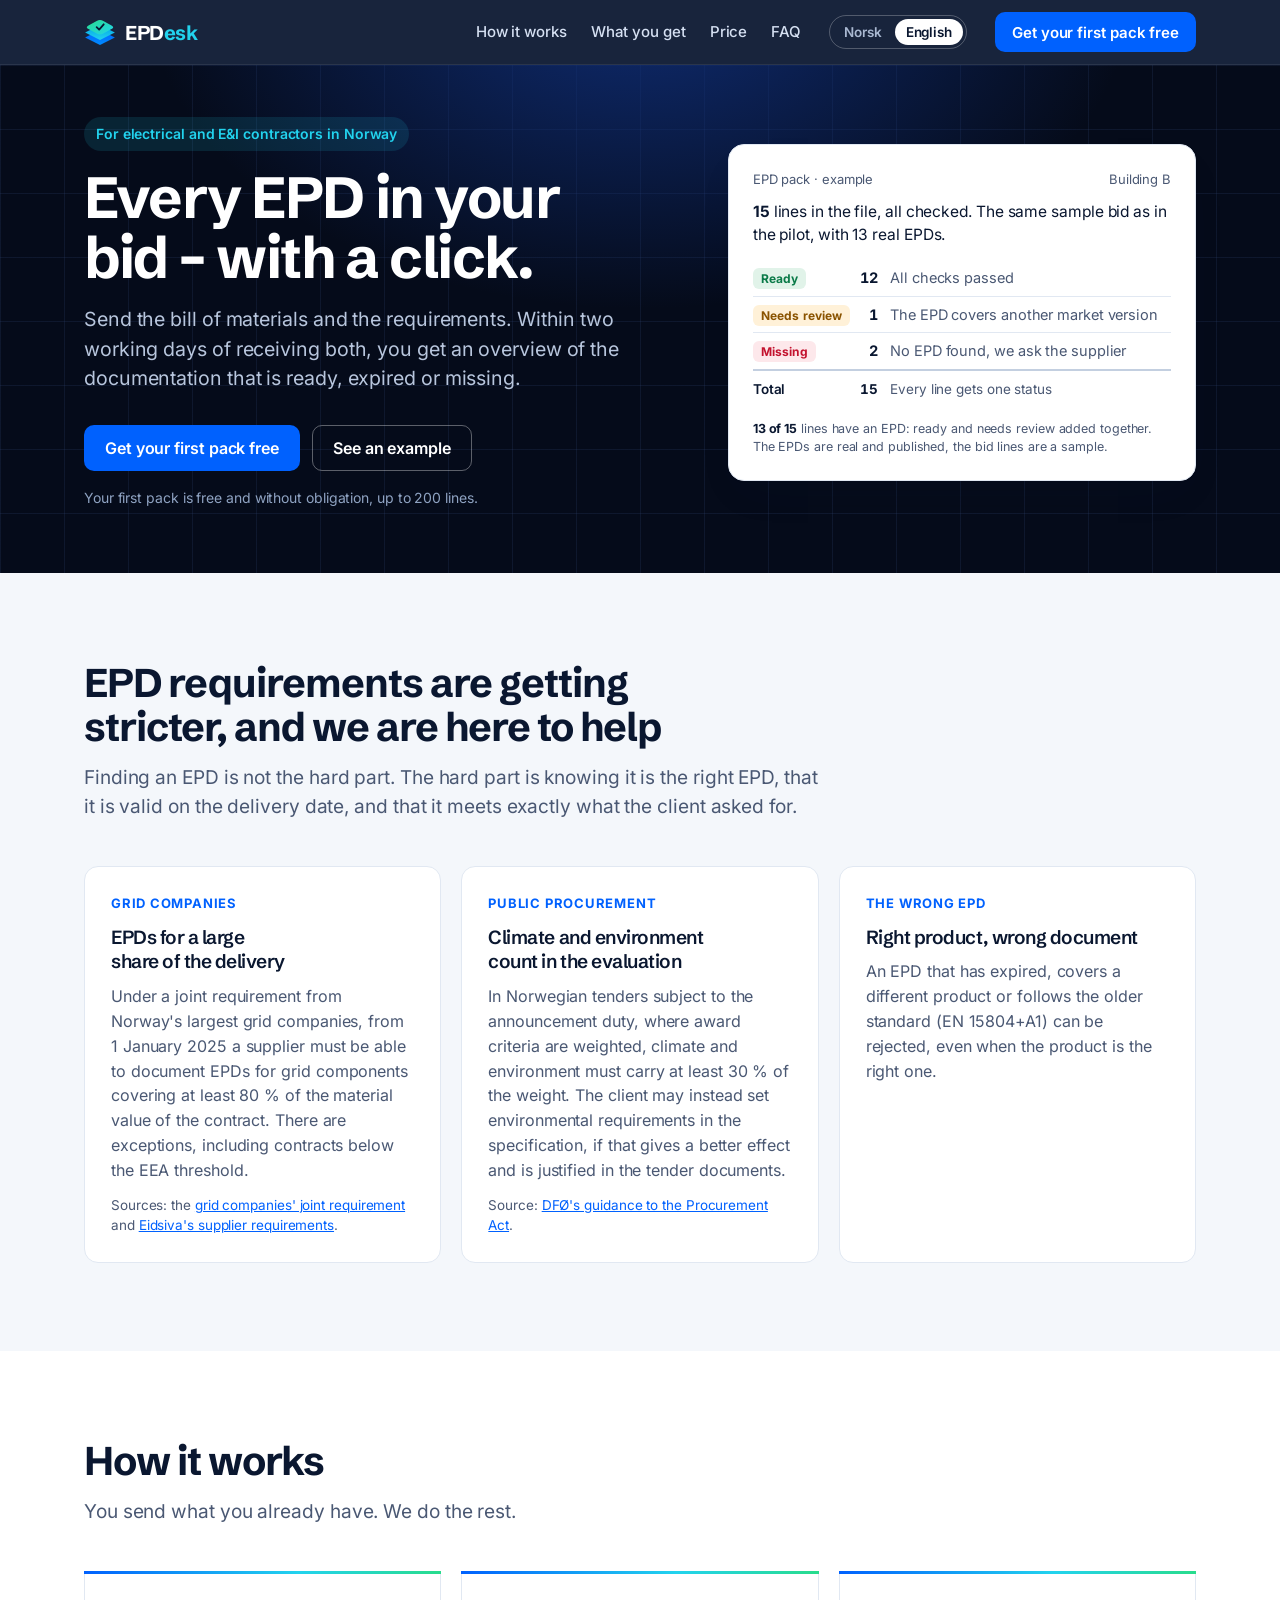
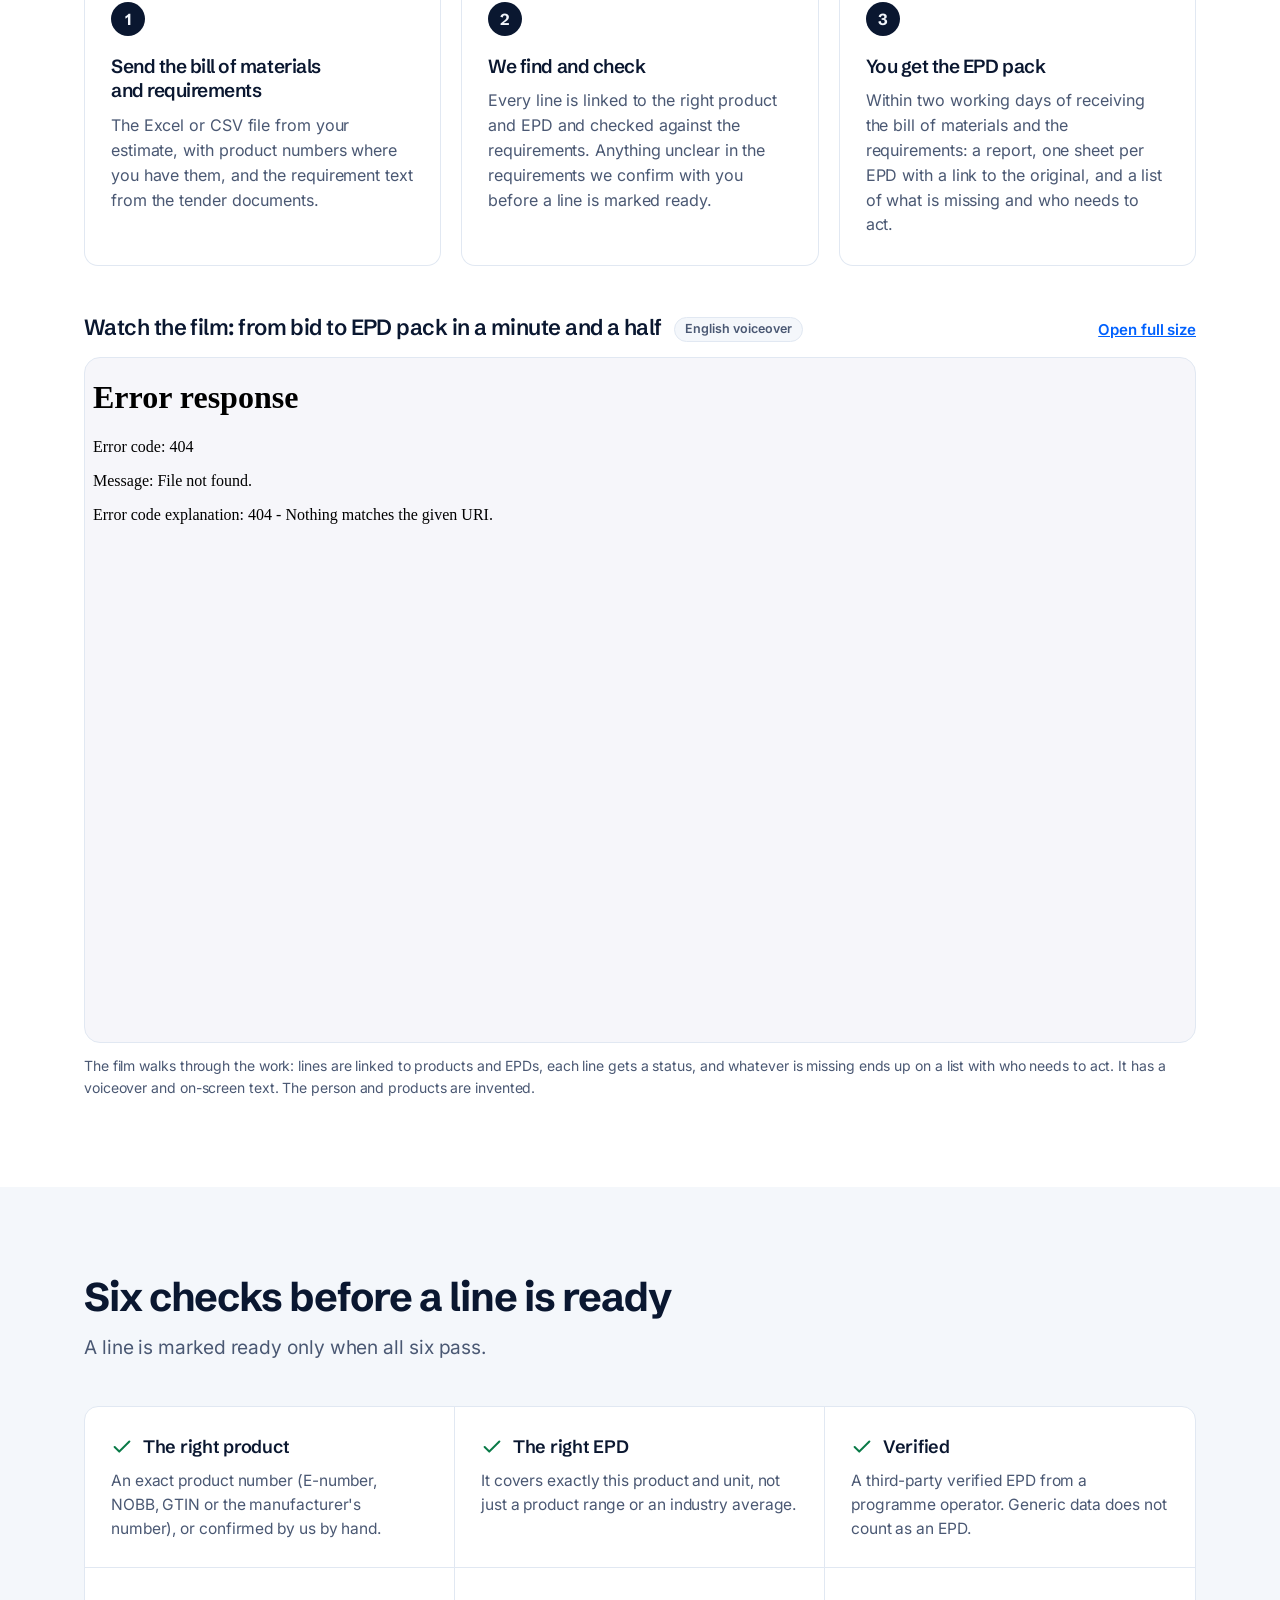
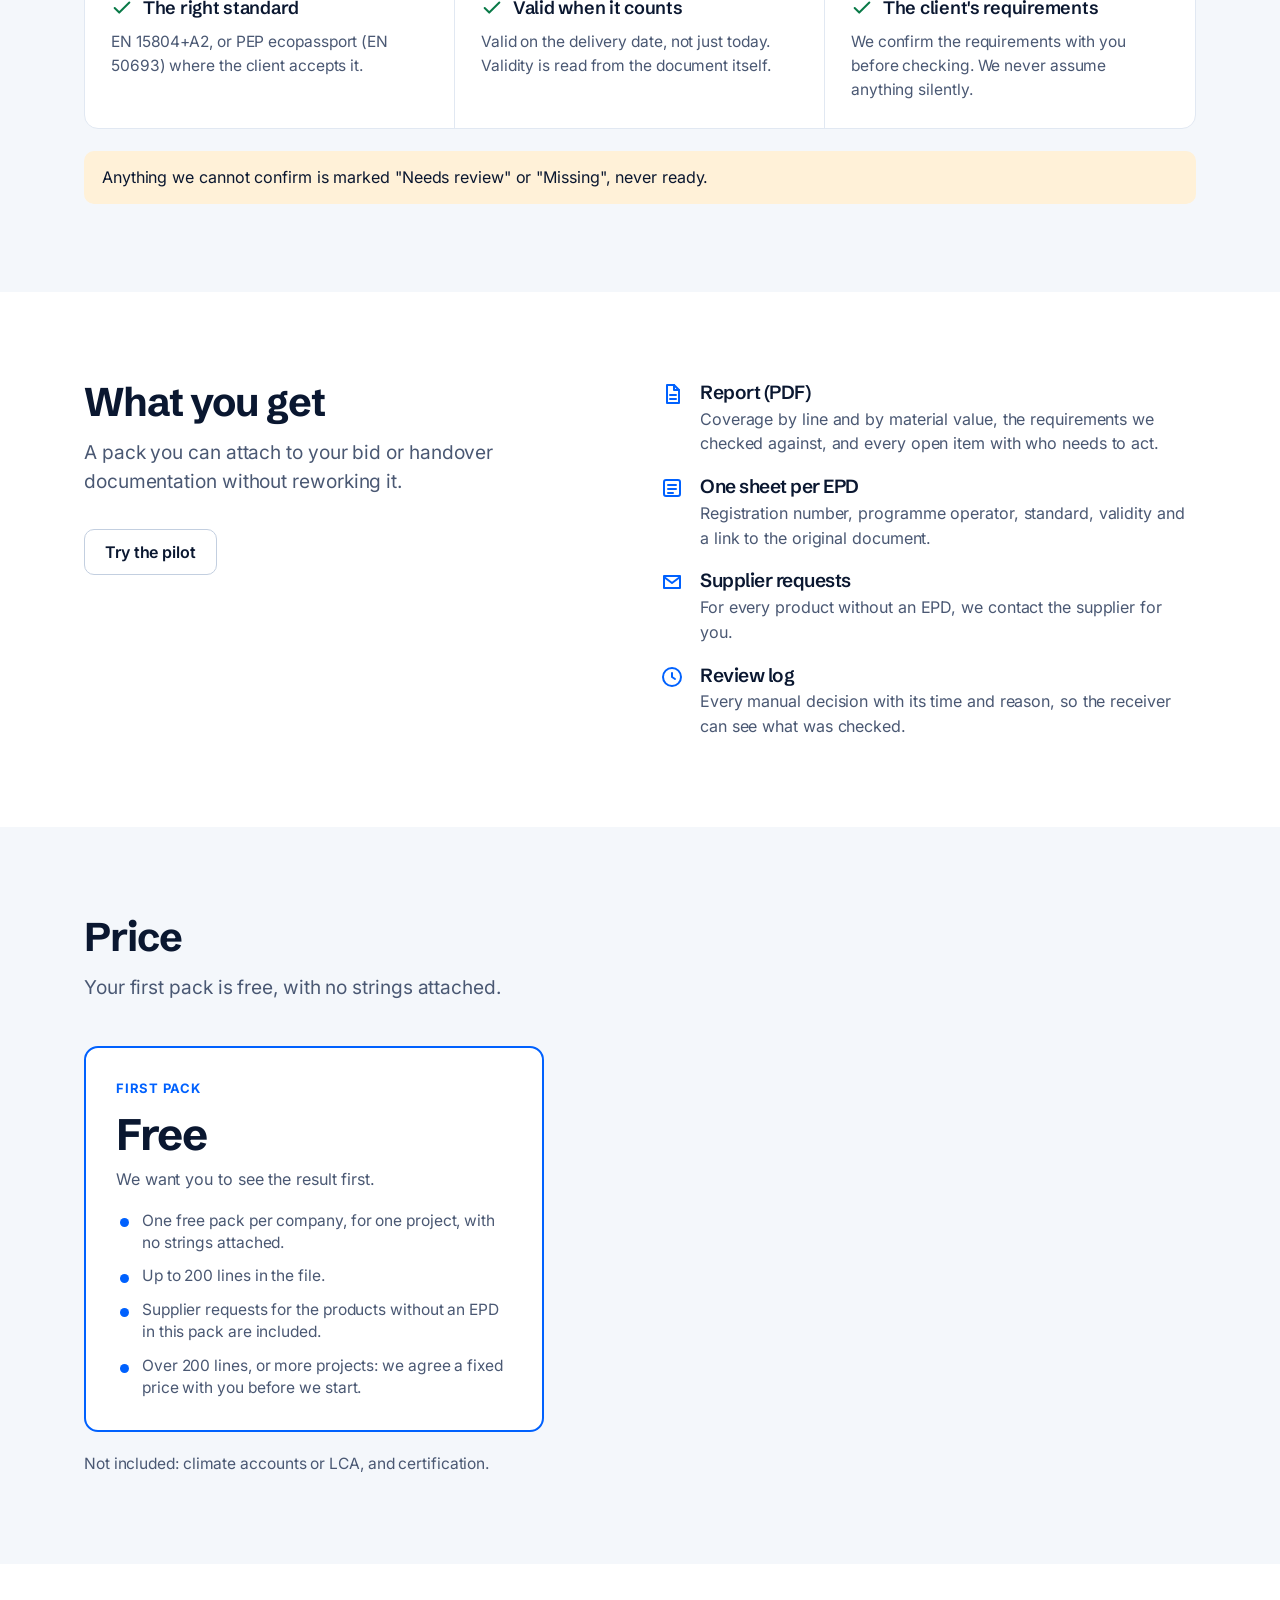
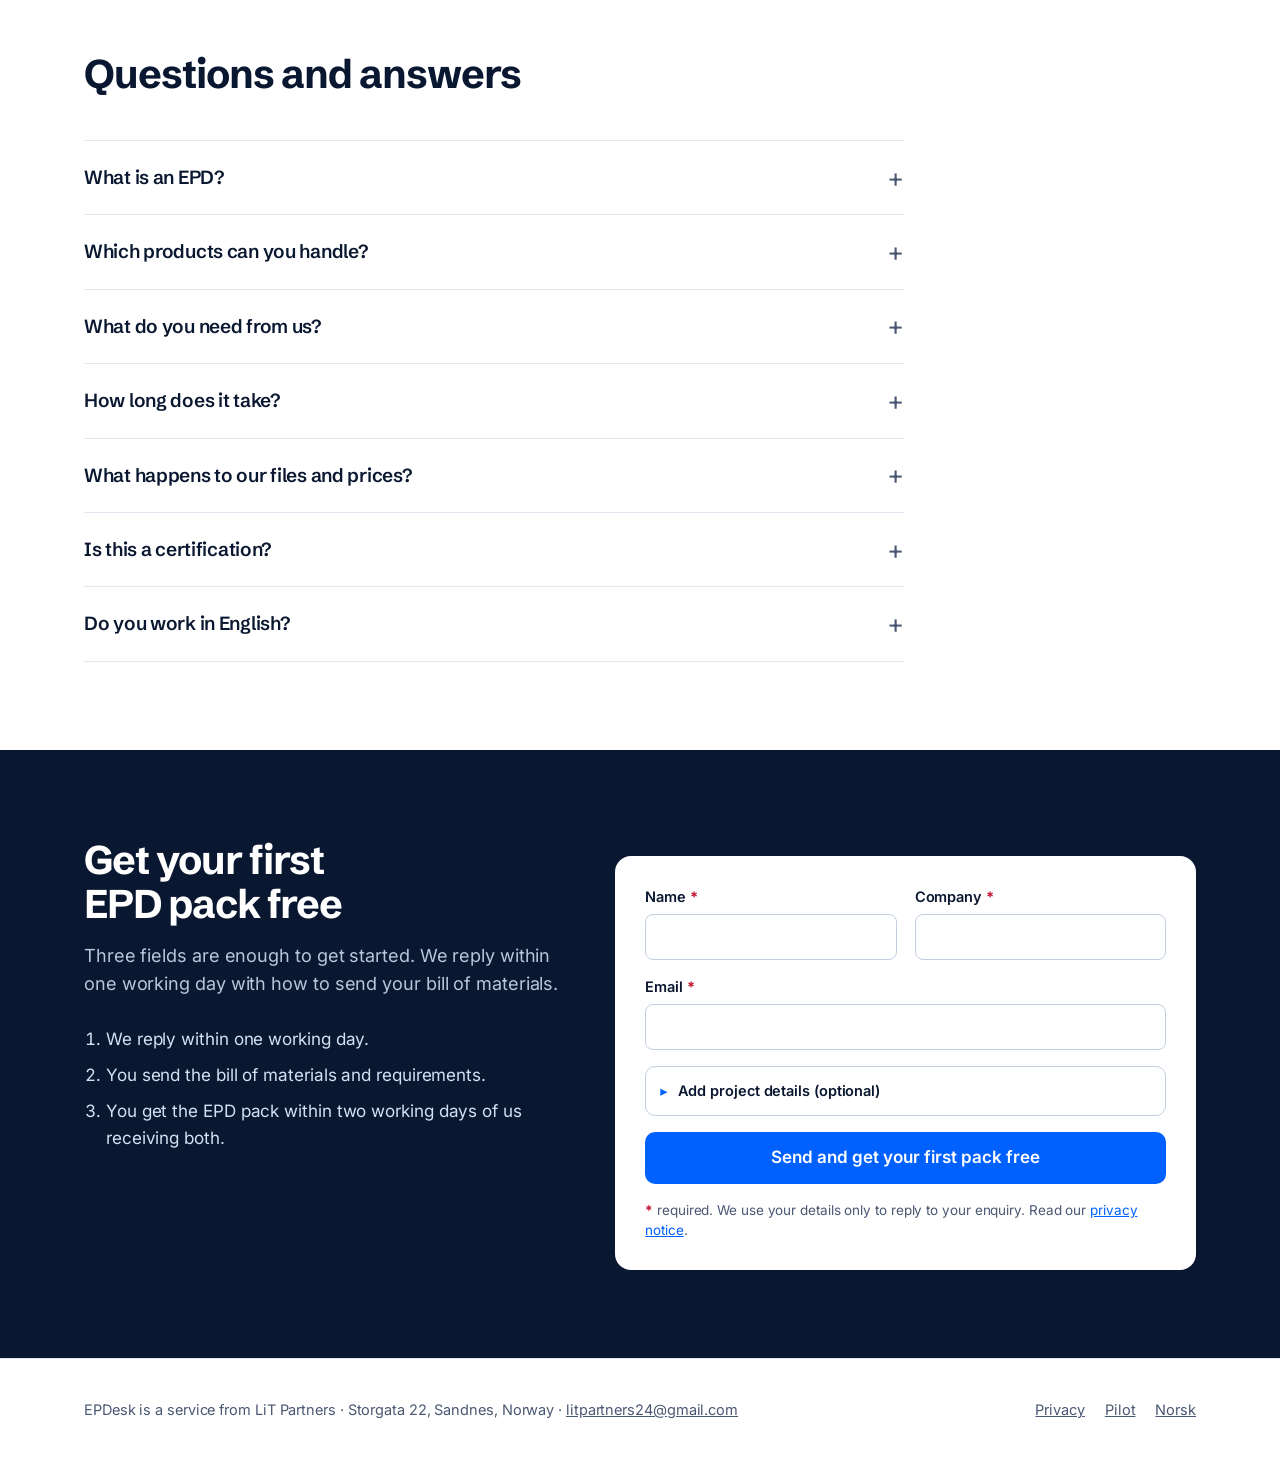
==== commit fb328488: "Site: new logo and brand look (navy header and hero, cyan wordmark) Co-Authored-By: Claude Sonnet 5." ====
--- a/en/index.html
+++ b/en/index.html
@@ -14,7 +14,7 @@
 <meta property="og:title" content="Every EPD in your bid – with a click | EPDesk">
 <meta property="og:description" content="Send the bill of materials and the requirements. An overview within two working days. Your first pack is free.">
 <meta property="og:url" content="https://epdesk.github.io/en/">
-<link rel="icon" href="data:image/svg+xml,%3Csvg xmlns='http://www.w3.org/2000/svg' viewBox='0 0 28 28'%3E%3Crect x='2' y='2' width='24' height='24' rx='7' fill='%230061FE'/%3E%3Cpath d='M8 17.5l6 3 6-3M8 13.5l6 3 6-3M8 9.5l6-3 6 3-6 3z' stroke='%23fff' stroke-width='1.6' fill='none' stroke-linejoin='round'/%3E%3C/svg%3E">
+<link rel="icon" href="data:image/svg+xml,%3Csvg xmlns='http://www.w3.org/2000/svg' width='300' height='300' viewBox='0 0 300 300'%3E%3Crect width='300' height='300' rx='66' fill='%230A1730'/%3E%3Cg transform='translate(0,1)'%3E%3Cdefs%3E %3ClinearGradient id='g1t' x1='0' y1='0' x2='1' y2='1'%3E%3Cstop offset='0' stop-color='%2328DC8C'/%3E%3Cstop offset='1' stop-color='%2322D3EE'/%3E%3C/linearGradient%3E %3ClinearGradient id='g2t' x1='0' y1='0' x2='0' y2='1'%3E%3Cstop offset='0' stop-color='%2300A0E6'/%3E%3Cstop offset='1' stop-color='%2322D3EE'/%3E%3C/linearGradient%3E %3ClinearGradient id='g3t' x1='0' y1='0' x2='0' y2='1'%3E%3Cstop offset='0' stop-color='%230061FE'/%3E%3Cstop offset='1' stop-color='%23008CFE'/%3E%3C/linearGradient%3E%3C/defs%3E %3Cpath d='M150.00 138.00 L234.00 180.00 L150.00 222.00 L66.00 180.00Z' fill='url(%23g3t)'/%3E %3Cpath d='M150.00 110.00 L234.00 152.00 L150.00 194.00 L66.00 152.00Z' fill='url(%23g2t)'/%3E %3Cpath d='M131.10 86.35 Q150.00 76.00 168.90 86.35 L215.10 111.65 Q234.00 122.00 215.10 132.35 L168.90 157.65 Q150.00 168.00 131.10 157.65 L84.90 132.35 Q66.00 122.00 84.90 111.65 Z' fill='url(%23g1t)'/%3E %3Cpath d='M131 121.2 L145.4 135.2 L171 105.6' fill='none' stroke='%230A1730' stroke-width='10' stroke-linecap='round' stroke-linejoin='round' transform='translate(0,0)'/%3E%3C/g%3E%3C/svg%3E">
 <link rel="preload" href="../fonts/inter-latin-wght-normal.woff2" as="font" type="font/woff2" crossorigin>
 <link rel="stylesheet" href="../fonts/fonts.css">
 <link rel="stylesheet" href="../site.css">
@@ -24,8 +24,8 @@
 <header class="top">
   <div class="wrap">
     <a class="logo" href="#" aria-label="EPDesk, back to top">
-      <svg viewBox="0 0 28 28" fill="none" aria-hidden="true"><rect x="2" y="2" width="24" height="24" rx="7" fill="currentColor"/><path d="M8 17.5l6 3 6-3M8 13.5l6 3 6-3M8 9.5l6-3 6 3-6 3z" stroke="#fff" stroke-width="1.6" stroke-linejoin="round"/></svg>
-      EPDesk
+      <svg viewBox="60 70 180 158" aria-hidden="true"><defs><linearGradient id="g1h" x1="0" y1="0" x2="1" y2="1"><stop offset="0" stop-color="#28DC8C"/><stop offset="1" stop-color="#22D3EE"/></linearGradient><linearGradient id="g2h" x1="0" y1="0" x2="0" y2="1"><stop offset="0" stop-color="#00A0E6"/><stop offset="1" stop-color="#22D3EE"/></linearGradient><linearGradient id="g3h" x1="0" y1="0" x2="0" y2="1"><stop offset="0" stop-color="#0061FE"/><stop offset="1" stop-color="#008CFE"/></linearGradient></defs><path d="M150.00 138.00 L234.00 180.00 L150.00 222.00 L66.00 180.00Z" fill="url(#g3h)"/><path d="M150.00 110.00 L234.00 152.00 L150.00 194.00 L66.00 152.00Z" fill="url(#g2h)"/><path d="M131.10 86.35 Q150.00 76.00 168.90 86.35 L215.10 111.65 Q234.00 122.00 215.10 132.35 L168.90 157.65 Q150.00 168.00 131.10 157.65 L84.90 132.35 Q66.00 122.00 84.90 111.65 Z" fill="url(#g1h)"/><path d="M131 121.2 L145.4 135.2 L171 105.6" fill="none" stroke="#0A1730" stroke-width="10" stroke-linecap="round" stroke-linejoin="round" transform="translate(0,0)"/></svg>
+      <span>EPD<b>esk</b></span>
     </a>
     <nav class="main" aria-label="Main menu">
       <a href="#how">How it works</a>
--- a/site.css
+++ b/site.css
@@ -1,9 +1,9 @@
 /* EPDesk landing page styles, shared by the Norwegian and English pages. */
 :root{
-  --bg:#FFFFFF; --canvas:#F7F5F2; --line:#E7E3DD; --line-strong:#CDC6BC;
-  --fg:#1E1919; --muted:#5F5754; --accent:#0061FE; --accent-hover:#0050D6; --accent-soft:#EBF2FF;
+  --bg:#FFFFFF; --canvas:#F4F7FB; --line:#E1E8F2; --line-strong:#C3CFE0;
+  --fg:#0A1730; --muted:#4A5873; --accent:#0061FE; --accent-hover:#0050D6; --accent-soft:#E8F1FF; --cyan:#22D3EE; --cyan-ink:#0E8FA8; --green:#28DC8C;
   --ok:#0A7A48; --ok-soft:#E1F3E9; --warn:#8A5300; --warn-soft:#FFF1D8; --bad:#C3122E; --bad-soft:#FDE8EB; --exp:#7A2EA4; --exp-soft:#F3E9FA;
-  --ink:#1E1919; --ink-fg:#F7F5F2;
+  --ink:#0A1730; --ink-fg:#F2F6FC;
   --f-head:"Schibsted Grotesk","Inter Variable","Inter",system-ui,-apple-system,"Segoe UI",sans-serif;
   --f-ui:"Inter Variable","Inter",system-ui,-apple-system,"Segoe UI",Roboto,sans-serif;
   --r:10px; color-scheme:light;
@@ -24,13 +24,14 @@
 .todo{background:#FFE58A;color:#5A4500;border-radius:3px;padding:0 4px;font-weight:600}
 
 /* header */
-header.top{position:sticky;top:0;z-index:20;background:rgba(255,255,255,.94);backdrop-filter:saturate(1.4) blur(8px);border-bottom:1px solid var(--line)}
+header.top{position:sticky;top:0;z-index:20;background:rgba(10,23,48,.94);backdrop-filter:saturate(1.4) blur(8px);border-bottom:1px solid rgba(255,255,255,.08)}
 header.top .wrap{display:flex;align-items:center;gap:28px;height:64px}
-.logo{display:flex;align-items:center;gap:9px;font-family:var(--f-head);font-weight:700;font-size:20px;letter-spacing:-.02em;color:var(--fg);text-decoration:none}
-.logo svg{width:26px;height:26px;color:var(--accent)}
+.logo{display:flex;align-items:center;gap:9px;font-family:var(--f-head);font-weight:700;font-size:20px;letter-spacing:-.02em;color:#fff;text-decoration:none}
+.logo b{color:var(--cyan);font-weight:700}
+.logo svg{width:32px;height:28px;flex:none}
 nav.main{display:flex;gap:24px;margin-left:auto}
-nav.main a{color:var(--fg);text-decoration:none;font-size:15px;font-weight:500}
-nav.main a:hover{color:var(--accent)}
+nav.main a{color:#D5E0F2;text-decoration:none;font-size:15px;font-weight:500}
+nav.main a:hover{color:#fff}
 .btn{display:inline-flex;align-items:center;justify-content:center;gap:8px;min-height:46px;padding:0 20px;border-radius:var(--r);border:1px solid transparent;font:600 16px/1 var(--f-ui);text-decoration:none;cursor:pointer;white-space:nowrap}
 .btn.primary{background:var(--accent);color:#fff}
 .btn.primary:hover{background:var(--accent-hover);color:#fff}
@@ -40,13 +41,21 @@
 @media (max-width:860px){nav.main{display:none} header.top .btn{margin-left:auto}}
 
 /* hero */
-.hero{padding:52px 0 64px}
+.hero{padding:52px 0 64px;color:#fff;background:radial-gradient(ellipse 55% 90% at 50% -15%,rgba(16,48,125,.9),transparent 70%),linear-gradient(rgba(70,100,160,.15) 1px,transparent 1px) 0 0/64px 64px,linear-gradient(90deg,rgba(70,100,160,.15) 1px,transparent 1px) 0 0/64px 64px,#050B1A}
+.hero h1{color:#fff}
+.hero .lead{color:#B8C6DD}
+.hero .eyebrow{color:var(--cyan);background:rgba(34,211,238,.12)}
+.hero .fine{color:#8FA3C2}
+.hero .btn.ghost{background:transparent;color:#fff;border-color:rgba(255,255,255,.35)}
+.hero .btn.ghost:hover{border-color:#fff;color:#fff}
+.hero .card{color:var(--fg)}
+.hero a:not(.btn){color:var(--cyan)}
 .hero .wrap{display:grid;grid-template-columns:1.12fr .88fr;gap:48px;align-items:center}
 .eyebrow{display:inline-block;font-size:14px;font-weight:600;color:var(--accent);background:var(--accent-soft);padding:6px 12px;border-radius:999px;margin-bottom:16px}
 .lead{font-size:19.5px;line-height:1.5;color:var(--muted);margin-top:18px;max-width:36em}
 .ctas{display:flex;flex-wrap:wrap;gap:12px;margin-top:32px}
 .fine{font-size:14px;color:var(--muted);margin-top:16px}
-.card{background:#fff;border:1px solid var(--line);border-radius:16px;box-shadow:0 1px 2px rgba(30,25,25,.04),0 18px 40px -18px rgba(30,25,25,.18)}
+.card{background:#fff;border:1px solid var(--line);border-radius:16px;box-shadow:0 1px 2px rgba(10,23,48,.04),0 18px 40px -18px rgba(10,23,48,.18)}
 .pack{padding:24px}
 .pack .cap{font-size:13px;color:var(--muted);display:flex;justify-content:space-between;gap:12px}
 .pack .scope{font-size:15.5px;line-height:1.45;margin-top:12px}
@@ -80,6 +89,7 @@
 .tile .k{font-size:13px;font-weight:700;color:var(--accent);text-transform:uppercase;letter-spacing:.06em;margin-bottom:12px}
 .steps{counter-reset:s;display:grid;grid-template-columns:repeat(3,1fr);gap:20px}
 .steps li{list-style:none;position:relative;padding:28px 26px;border-top:3px solid var(--accent);background:#fff;border-radius:0 0 14px 14px;border-left:1px solid var(--line);border-right:1px solid var(--line);border-bottom:1px solid var(--line)}
+.steps li::after{content:"";position:absolute;left:-1px;right:-1px;top:-3px;height:3px;background:linear-gradient(90deg,#0061FE,#22D3EE 60%,#28DC8C)}
 .steps li::before{counter-increment:s;content:counter(s);display:grid;place-items:center;width:34px;height:34px;border-radius:50%;background:var(--ink);color:var(--ink-fg);font:700 16px/1 var(--f-head);margin-bottom:18px}
 .steps li p{color:var(--muted);margin-top:10px;font-size:16px}
 .steps{padding:0;margin:0}
@@ -122,8 +132,8 @@
 .contact{background:var(--ink);color:var(--ink-fg)}
 .contact .wrap{display:grid;grid-template-columns:.9fr 1.1fr;gap:56px;align-items:start}
 .contact h2{color:#fff}
-.contact .intro p{color:#CFC8C3;font-size:18px;margin-top:16px}
-.contact ol{margin:28px 0 0;padding-left:22px;color:#E6E0DC;display:grid;gap:10px}
+.contact .intro p{color:#B8C6DD;font-size:18px;margin-top:16px}
+.contact ol{margin:28px 0 0;padding-left:22px;color:#D5E0F2;display:grid;gap:10px}
 form.lead{background:#fff;color:var(--fg);border-radius:16px;padding:30px;display:grid;grid-template-columns:1fr 1fr;gap:16px 18px}
 form.lead .full{grid-column:1/-1}
 form.lead label{display:grid;gap:6px;font-size:14.5px;font-weight:600}
@@ -156,10 +166,10 @@
 footer a{color:var(--muted)}
 
 /* language switch */
-.lang{display:flex;border:1px solid var(--line-strong);border-radius:999px;padding:3px;gap:2px;flex:none}
-.lang a{display:block;padding:5px 11px;border-radius:999px;font-size:13.5px;font-weight:600;color:var(--muted);text-decoration:none;line-height:1.2}
-.lang a:hover{color:var(--fg)}
-.lang a[aria-current="page"]{background:var(--fg);color:#fff}
+.lang{display:flex;border:1px solid rgba(255,255,255,.25);border-radius:999px;padding:3px;gap:2px;flex:none}
+.lang a{display:block;padding:5px 11px;border-radius:999px;font-size:13.5px;font-weight:600;color:#A9B8D1;text-decoration:none;line-height:1.2}
+.lang a:hover{color:#fff}
+.lang a[aria-current="page"]{background:#fff;color:var(--fg)}
 .lang .s{display:none}
 .btn .s{display:none}
 @media (max-width:860px){header.top .wrap{gap:12px}.lang{margin-left:auto}header.top .btn{margin-left:0}}
